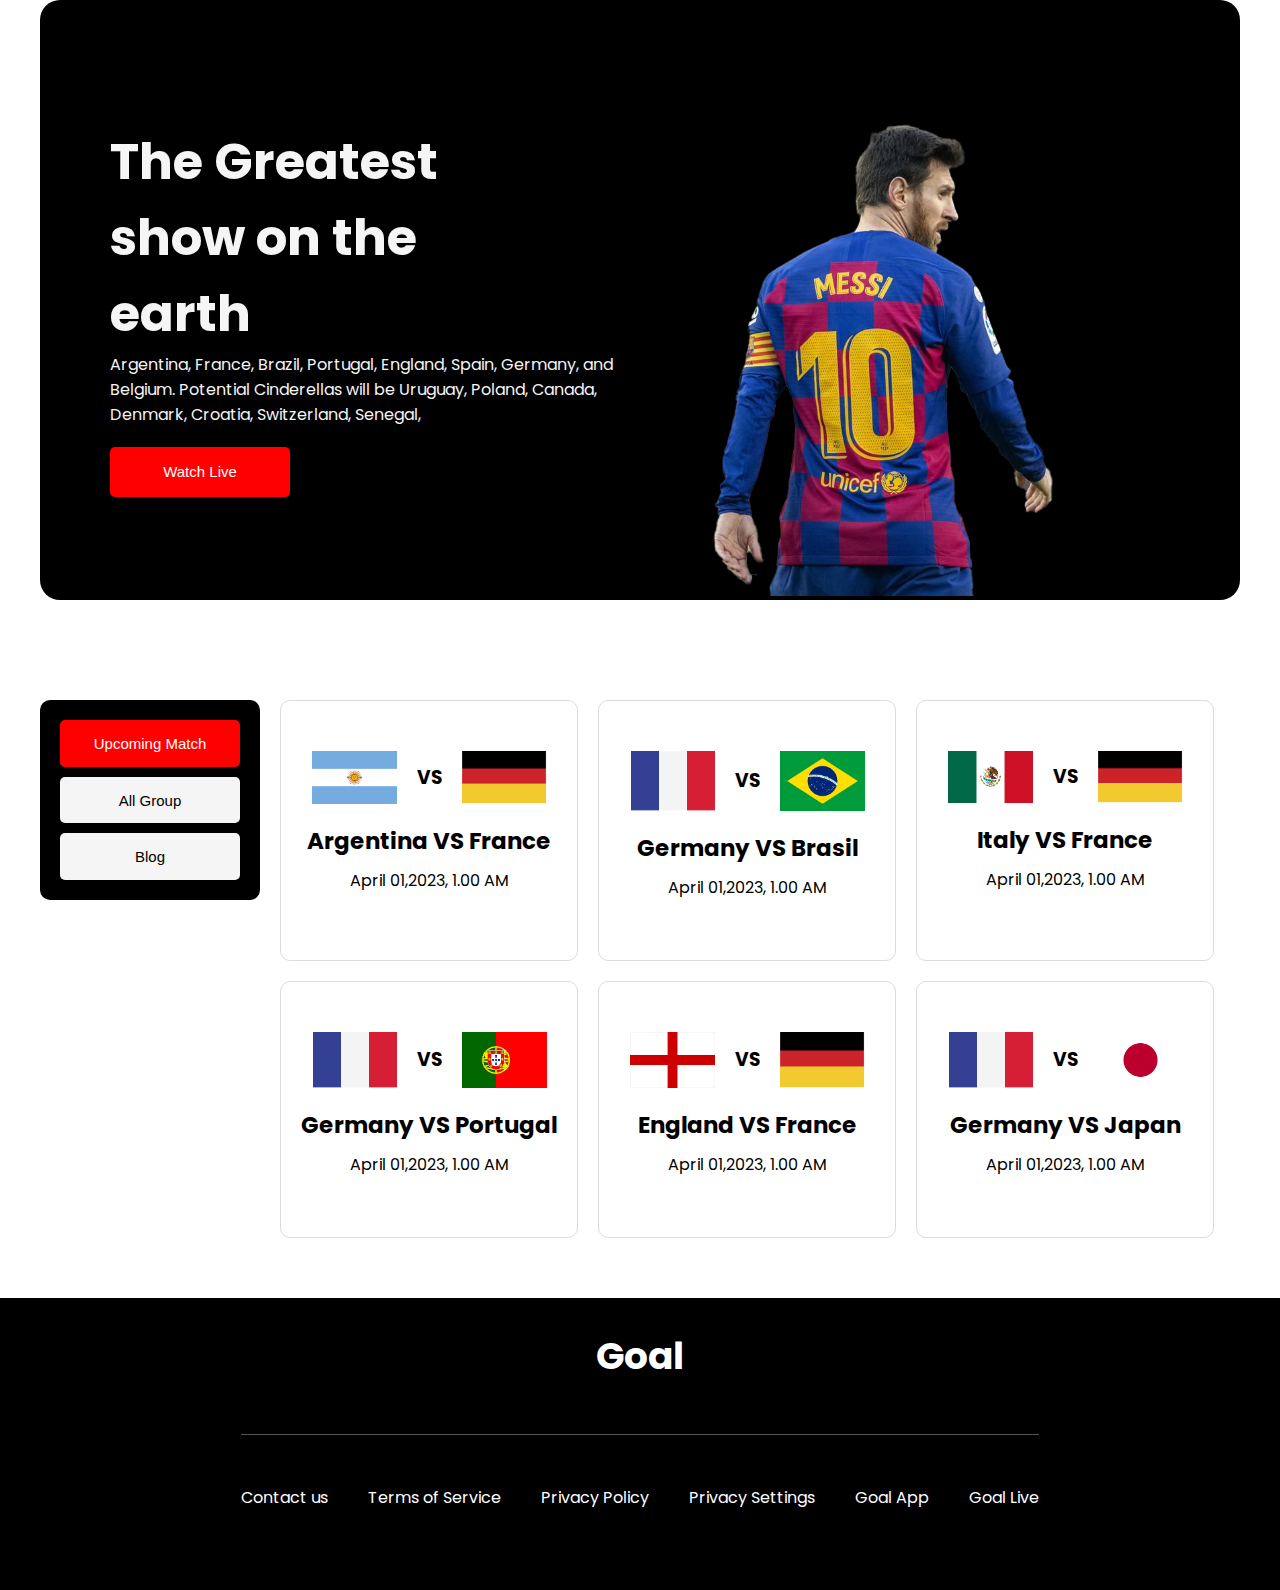
==== upcoming-match.html @ 55377a9e "football website design almost done" ====
<!DOCTYPE html>
<html lang="en">
  <head>
    <meta charset="UTF-8" />
    <meta http-equiv="X-UA-Compatible" content="IE=edge" />
    <meta name="viewport" content="width=device-width, initial-scale=1.0" />
    <title>FIFA World Cup upcoming match
    </title>
    <link
    rel="stylesheet"
    href="https://cdnjs.cloudflare.com/ajax/libs/font-awesome/6.1.1/css/all.min.css"
    integrity="sha512-KfkfwYDsLkIlwQp6LFnl8zNdLGxu9YAA1QvwINks4PhcElQSvqcyVLLD9aMhXd13uQjoXtEKNosOWaZqXgel0g=="
    crossorigin="anonymous"
    referrerpolicy="no-referrer"
  />
    <link rel="stylesheet" href="./style.css" />
  </head>
  <body>
    <section class="container">
      <div class="hero-aria">
        <div class="hero-content Greatest-show">
          <h1>
            The Greatest <br />
            show on the <br />
            earth
          </h1>
          <p class="hero-paragraph">
            Argentina, France, Brazil, Portugal, England, Spain, Germany, and
            Belgium. Potential Cinderellas will be Uruguay, Poland, Canada,
            Denmark, Croatia, Switzerland, Senegal,
          </p>

          <button class="watch-btn">
            Watch Live
            <i class="fa-solid fa-arrow-right"></i>
          </button>
        </div>
        <div class="hero-img">
          <img src="./assets/FC-Barcelona-Lionel-Messi.png" alt="" />
        </div>
      </div>
    </section>
    <!-- match section -->
    <section class="player container">
      <div class="player-btns">
        <button class="">Upcoming Match</button>
        <button class="white-btn">All Group</button>
        <button class="blog white-btn">Blog</button>
      </div>
      <div class="item-container flag-container">
        <div class="item item-flag">
          <div class="flag">
            <img src="./assets/download (2).png" alt="" />
            <h3>VS</h3>
            <img src="./assets/germany Flag.png" alt="" />
          </div>
          <h2>Argentina VS France</h2>
          <p>April 01,2023, 1.00 AM</p>
        </div>
        <div class="item item-flag">
          <div class="flag">
            <img src="./assets/Flag.png" alt="" />
            <h3>VS</h3>
            <img src="./assets/images.png" alt="" />
          </div>
          <h2> Germany VS Brasil</h2>
          <p>April 01,2023, 1.00 AM</p>
        </div>
        <div class="item item-flag">
          <div class="flag">
            <img src="./assets/download (1).png" alt="" />
            <h3>VS</h3>
            <img src="./assets/germany Flag.png" alt="" />
          </div>
          <h2>Italy VS France</h2>
          <p>April 01,2023, 1.00 AM</p>
        </div>
        <div class="item item-flag">
          <div class="flag">
            <img src="./assets/Flag.png" alt="" />
            <h3>VS</h3>
            <img src="./assets/download (3).png" alt="" />
          </div>
          <h2>Germany VS Portugal</h2>
          <p>April 01,2023, 1.00 AM</p>
        </div>
        <div class="item item-flag">
          <div class="flag">
            <img src="./assets/download (4).png" alt="" />
            <h3>VS</h3>
            <img src="./assets/germany Flag.png" alt="" />
          </div>
          <h2>England VS France</h2>
          <p>April 01,2023, 1.00 AM</p>
        </div>
        <div class="item item-flag">
          <div class="flag">
            <img src="./assets/Flag.png" alt="" />
            <h3>VS</h3>
            <img src="./assets/Flag_of_Japan.svg.webp" alt="" />
          </div>
          <h2>Germany VS Japan</h2>
          <p>April 01,2023, 1.00 AM</p>
        </div>
      </div>
    </section>
    <!-- footer area -->
    <footer>
      <div>
          <div class="goal-footer">
          <h2>Goal</h2>
      </div>
      <ul class="footer-menu">
          <li>Contact us</li>
          <li>Terms of Service</li>
          <li>Privacy Policy</li>
          <li>Privacy Settings</li>
          <li>Goal App</li>
          <li>Goal Live</li>
      </ul>
      </div>
  </footer>
  </body>
</html>
---- style.css ----
@import url("https://fonts.googleapis.com/css2?family=Poppins:ital,wght@0,200;0,300;0,400;0,500;0,600;0,700;0,800;0,900;1,100;1,200;1,300;1,400;1,500;1,600;1,700&display=swap");
* {
  margin: 0;
  padding: 0;
  box-sizing: border-box;
}

body {
  font-family: "Poppins", sans-serif;
}

.container {
  width: 1200px;
  margin: 0 auto;
}
.hero-aria {
  height: 600px;
  background-color: black;
  border-radius: 20px;
  margin-bottom: 100px;
  padding: 20px 70px;
  padding-bottom: 0;
  display: flex;
  align-items: center;
}
.hero {
  margin: 30px;
}
.Greatest-show {
  color: whitesmoke;
}
h1 {
  font-size: 50px;
}
button, .white-btn {
  background-color: red;
  border: 0;
  width: 180px;
  height: 50px;
  border-radius: 5px;
  color: white;
  font-size: 15px;
  cursor: pointer;
}  
a{
  display: flex;
  align-items: center;
  justify-content: center;
  text-decoration: none;
}
.white-btn:hover{
  background-color: red;
  color: white;
}

button.watch-btn:hover {
  transform: scale(1.2);
  transition: all ease .5s;
  transition: all ease-in .5s;
}

.transfer-btn {
    border: 1px solid black !important;
  }

.view-btn{
    display: none;
}
.hero-content {
  flex-basis: 50%;
}
.hero-paragraph {
  margin-bottom: 20px;
}
.hero-img {
  flex-basis: 50%;
  align-self: flex-end;
  margin-bottom: -3px;
}

.hero-img img {
  width: 100%;
}
/* 2nd part */
.player {
  display: flex;
  gap: 20px;
}
.player-wrapper {
  margin-bottom: 50px;
  text-align: center;
}
.player-btns {
  background-color: black;
  height: 200px;
  display: flex;
  flex-direction: column;
  justify-content: space-between;
  padding: 20px;
  border-radius: 10px;
  gap: 10px;
}
.item-container {
  display: grid;
  grid-template-columns: repeat(3, 1fr);
  gap: 20px;
  margin-bottom: 60px;
}
.item {
  border: 1px solid gainsboro;
  border-radius: 10px;
  text-align: left;
}

.item-container .item .item-img {
  width: 100%;
  border-top-left-radius: 10px;
  border-top-right-radius: 10px;
  height: 250px;
  object-fit: cover;
  object-position: top;
}
.item .content {
  padding: 15px;
}
.white-btn {
  background-color: whitesmoke;
  color: black;
}
.item button {
  background-color: rgb(241, 241, 241);
  width: 140px;
  height: 30px;
  color: black;
  margin: 0px 0 20px 0;
}

button.white-btn:hover {
  background: red;
  color: white;
}

.item p {
  margin-bottom: 10px;
}

.item-footer {
  display: flex;
  gap: 20px;
}
.clock {
  display: flex;
  gap: 10px;
}

.chat {
  display: flex;
  gap: 10px;
}

.content .item-title {
  font-size: 15px;
  font-weight: bold;
}
footer {
  background-color: black;
  color: white;
  display: flex;
  align-items: center;
  justify-content: center;
  flex-direction: column;
  padding: 30px 100px;
  width: 100%;
}
.goal-footer {
  color: white;
  font-size: 25px;
  padding-bottom: 50px;
  border-bottom: 0.5px solid rgb(85, 85, 85);
  width: 100%;
  text-align: center;
  margin-bottom: 50px;
}

.footer-menu {
  display: flex;
  gap: 40px;
  margin-bottom: 50px;
  justify-content: center;
  flex-wrap: wrap;
}

.footer-menu li {
  list-style: none;
}
.flag {
  display: flex;
  gap: 20px;
  margin-bottom: 20px;
  justify-content: center;
}
.flag img {
  width: 85px;
}

.flag h3 {
  align-self: center;
}
.item-flag {
  display: flex;
  padding: 50px 20px;
  flex-direction: column;
  text-align: center;
}
.item-flag h2 {
  font-size: 23px;
  margin-bottom: 10px;
}
.blog {
  background-color: whitesmoke;
  color: black;
}
.social-icon{
  display: flex;
  align-items: center;
  justify-content: center;
  gap: 40px;
}
.social-icon a i{
    color: white;
    font-size: 30px;
}
.social-icon a i:hover{
  color: red;
}

@keyframes myAnim {
	0% {
		animation-timing-function: ease-in;
		opacity: 1;
		transform: translateY(-45px);
	}

	24% {
		opacity: 1;
	}

	40% {
		animation-timing-function: ease-in;
		transform: translateY(-24px);
	}

	65% {
		animation-timing-function: ease-in;
		transform: translateY(-12px);
	}

	82% {
		animation-timing-function: ease-in;
		transform: translateY(-6px);
	}

	93% {
		animation-timing-function: ease-in;
		transform: translateY(-4px);
	}

	25%,
	55%,
	75%,
	87% {
		animation-timing-function: ease-out;
		transform: translateY(0px);
	}

	100% {
		animation-timing-function: ease-out;
		opacity: 1;
		transform: translateY(0px);
	}
}
.hero-img{
  animation: myAnim 2s ease 0s 1 normal;
}
/* Mobile responsive code is here */
@media screen and (max-width: 767px) {
  .container {
    width: auto;
    margin: 0 auto;
  }
  /* hero area */
  .hero-aria {
    flex-direction: column;
    height: auto;
    padding: 20px 22px;
  }

  h1 {
    font-size: 50px;
    font-size: 30px;
  }

  .hero-content {
    flex-basis: 100%;
    text-align: center;
  }
  .hero-img {
    flex-basis: 100%;
  }
  .hero-img img {
    width: 100%;
    margin-bottom: -20px;
  }
  /* player area */
  .player {
    display: flex;
    gap: 20px;
    flex-direction: column;
    padding: 0px 15px;
  }
  .player-btns {
    margin: 0 auto;
  }
  .item-container {
    grid-template-columns: repeat(1, 1fr);
  }
  .goal-footer {
    margin-bottom: 0;
  }
  .footer-menu {
    flex-direction: column;
    text-align: center;
  }
}

@media screen and (min-width: 768px) and (max-width:1199px) {
  .container {
    width: auto;
    margin: 0 auto;
  }

  .player {
    flex-direction: column;
}
.player-btns {
  flex-direction: row;
  height: auto;
  background: none;
}

.player-wrapper {
  padding: 0 20px;
}

  .item-container {
    grid-template-columns: repeat(2, 1fr);
}

  .view-btn{
    display: block;
    margin: 0 auto;
  }

}
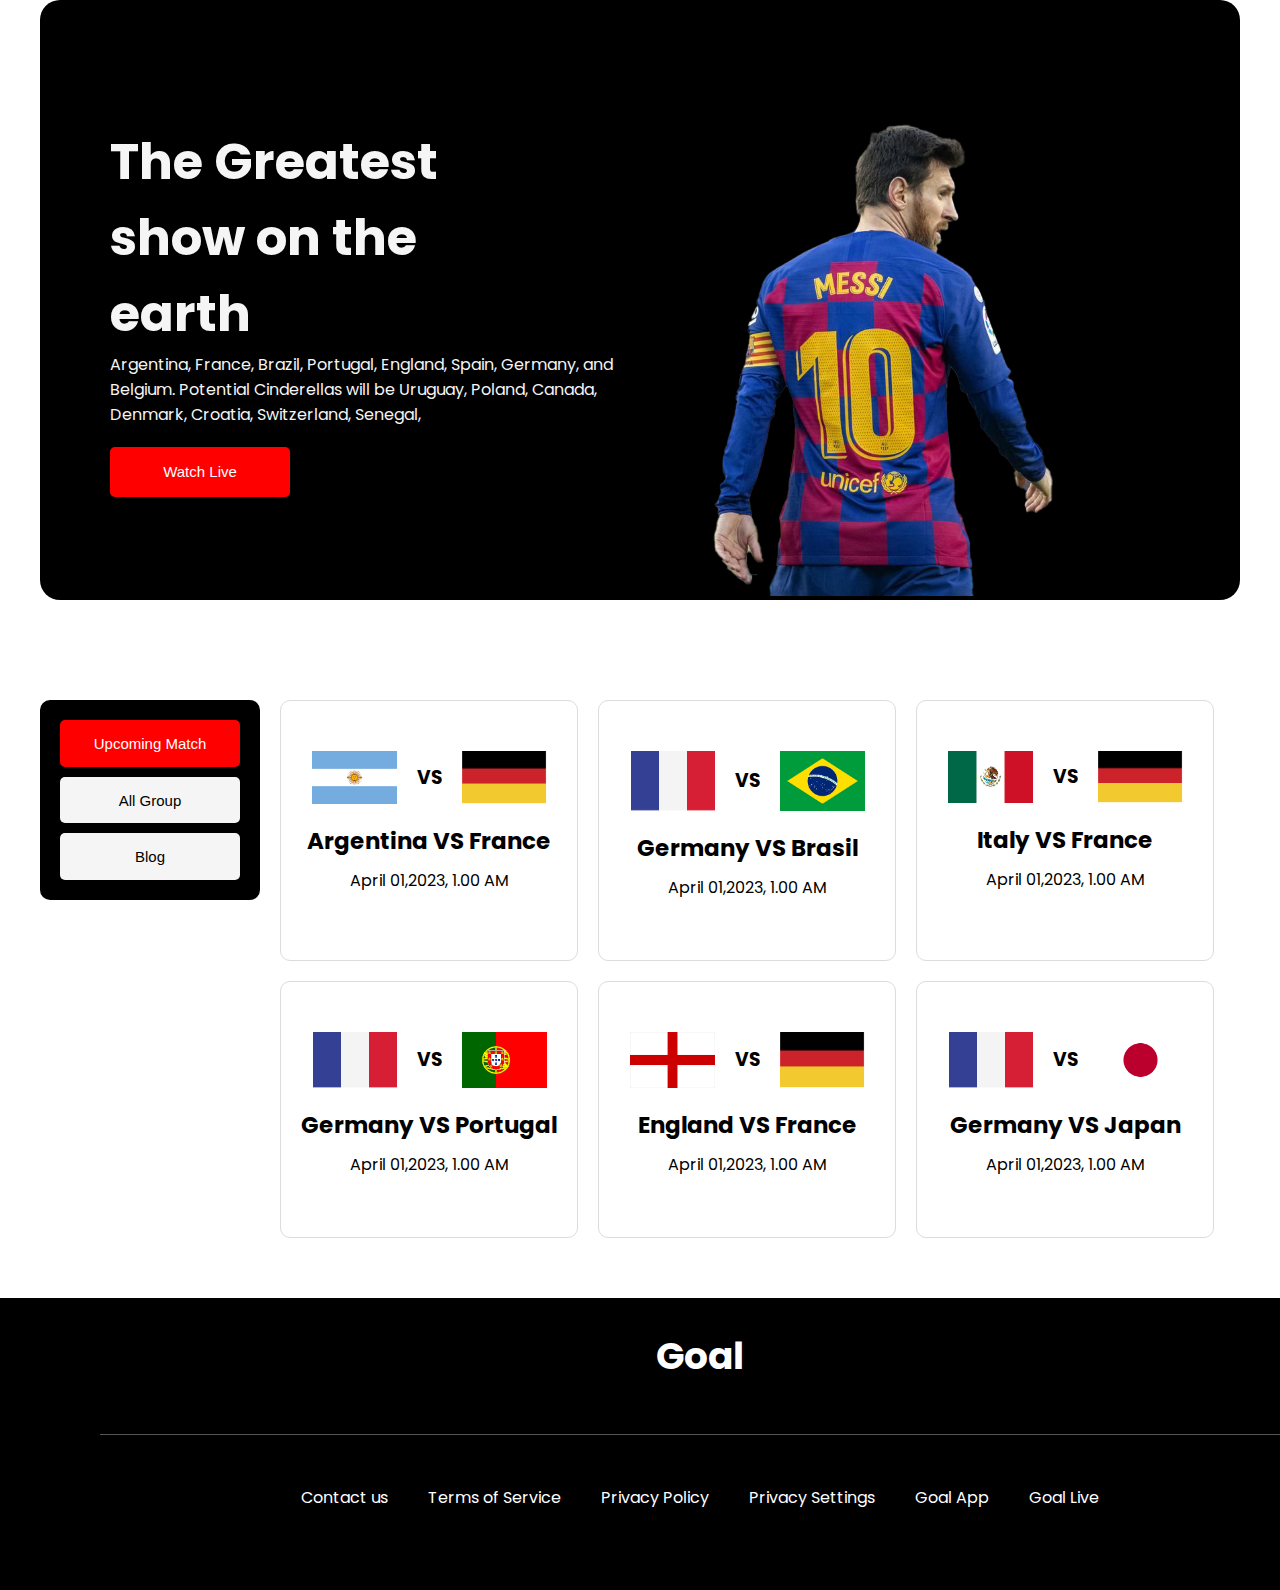
==== commit 89446fe2: "change footer some design" ====
--- a/upcoming-match.html
+++ b/upcoming-match.html
@@ -106,19 +106,29 @@
     </section>
     <!-- footer area -->
     <footer>
-      <div>
-          <div class="goal-footer">
+      <div class="container">
+        <div class="goal-footer">
           <h2>Goal</h2>
-      </div>
-      <ul class="footer-menu">
+        </div>
+        <ul class="footer-menu">
           <li>Contact us</li>
           <li>Terms of Service</li>
           <li>Privacy Policy</li>
           <li>Privacy Settings</li>
           <li>Goal App</li>
           <li>Goal Live</li>
-      </ul>
+        </ul>
+        <div class="social-icon">
+          <a href="https://www.facebook.com/mehedi.razib.7" target="_blank">
+            <i class="fab fa-facebook-f"></i>          </a>
+          <a href="https://www.linkedin.com" target="_blank">
+            <i class="fa-brands fa-linkedin-in"></i>
+          </a>
+          <a href="https://www.twitter.com" target="_blank">
+            <i class="fa-brands fa-twitter"></i>
+                    </a>
+        </div>
       </div>
-  </footer>
+    </footer>
   </body>
 </html>
